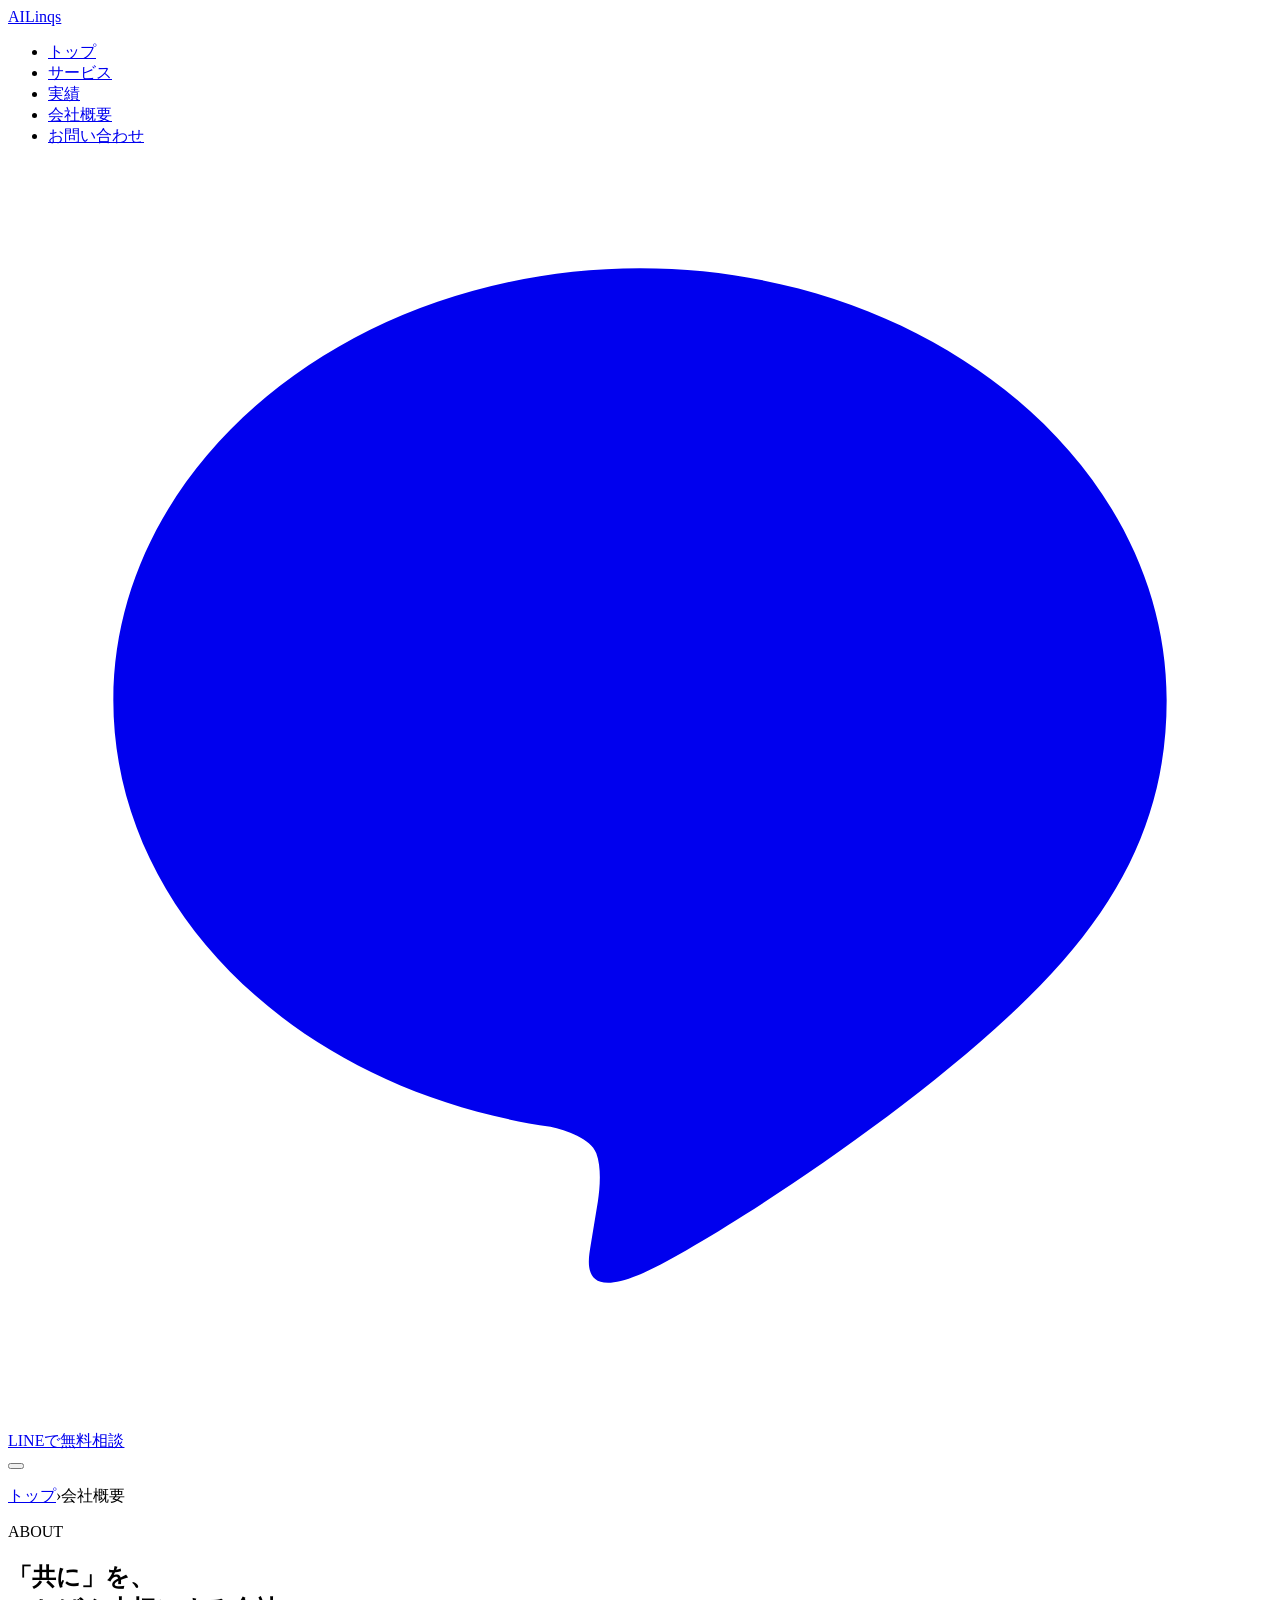
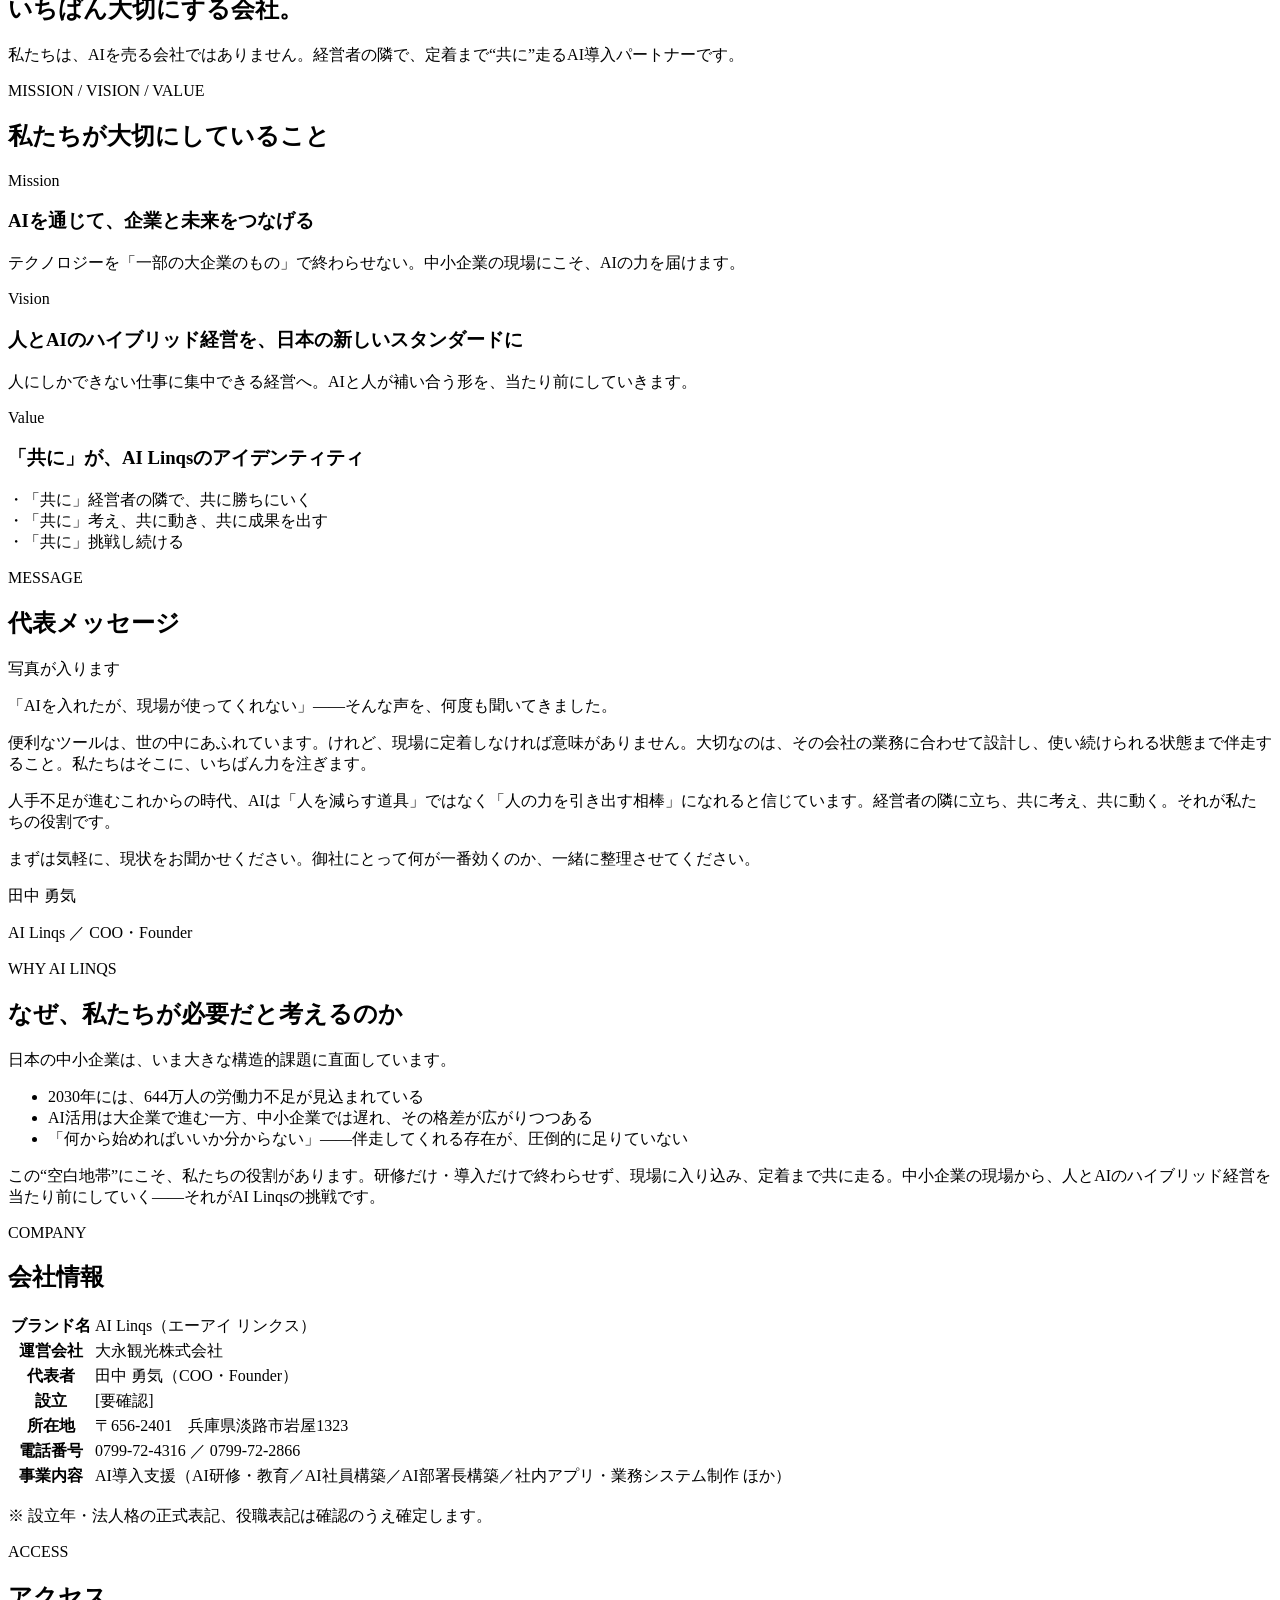
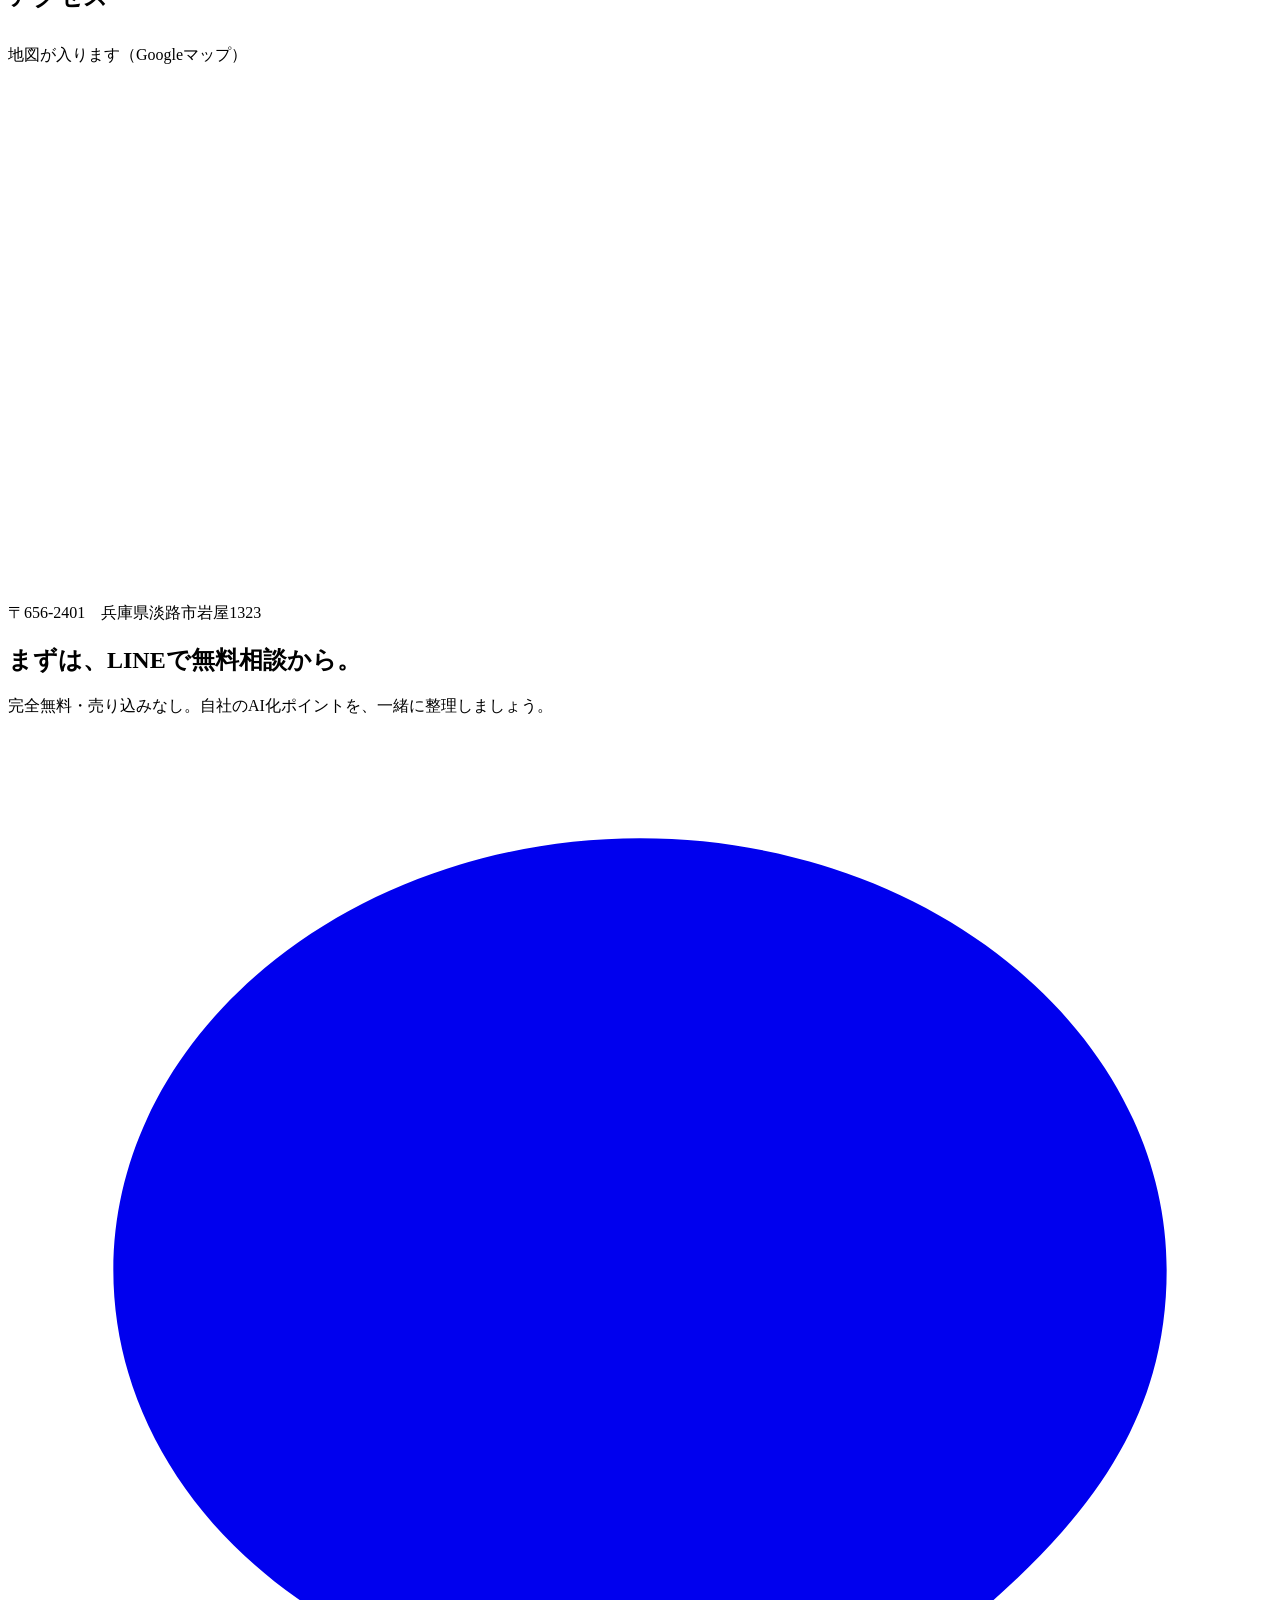
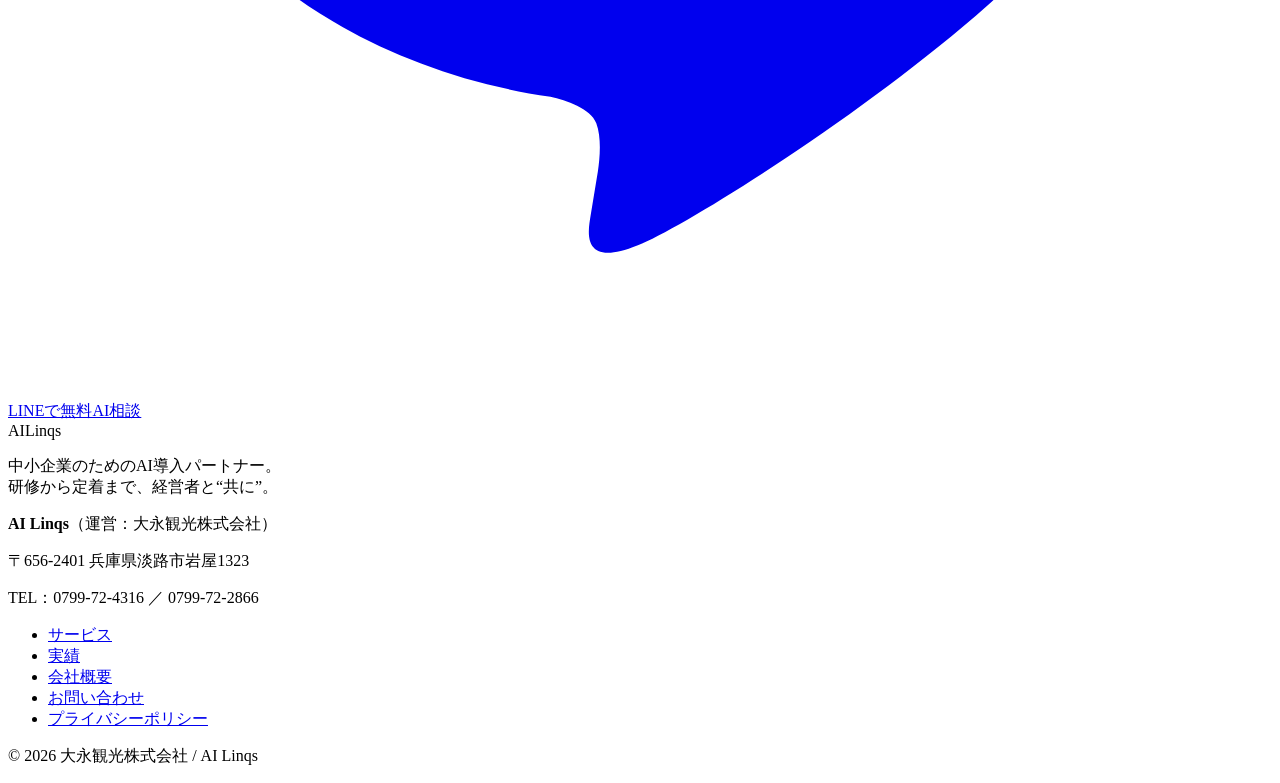
==== about.html @ 3cd36378 "Add files via upload" ====
<!DOCTYPE html>
<html lang="ja">
<head>
<meta charset="UTF-8">
<meta name="viewport" content="width=device-width, initial-scale=1.0">
<title>会社概要｜AI Linqs（運営：大永観光株式会社）</title>
<meta name="description" content="AI Linqsは、研修やツール導入で終わらせず、現場に合わせてAIを設計し定着まで伴走するAI導入パートナーです。Mission・Vision・Valueと代表メッセージ、会社情報をご紹介します。">
<meta property="og:type" content="website">
<meta property="og:title" content="会社概要｜AI Linqs">
<meta property="og:site_name" content="AI Linqs">
<link rel="preconnect" href="https://fonts.googleapis.com">
<link rel="preconnect" href="https://fonts.gstatic.com" crossorigin>
<link href="https://fonts.googleapis.com/css2?family=Noto+Sans+JP:wght@400;500;700;900&family=Shippori+Mincho+B1:wght@500;600;700&display=swap" rel="stylesheet">
<link rel="stylesheet" href="css/style.css">
</head>
<body>

<div class="world" id="world" aria-hidden="true">
  <div class="scene scene--1" data-anchor="top" style="background-image:url('assets/scene-people.svg')"></div>
  <div class="world__grain"></div>
</div>

<header class="header" id="header">
  <div class="header__inner">
    <a href="index.html" class="logo" aria-label="AI Linqs トップへ"><span class="logo__mark">AI</span><span class="logo__text">Linqs</span></a>
    <nav class="gnav" id="gnav" aria-label="グローバルナビゲーション">
      <ul class="gnav__list">
        <li><a href="index.html">トップ</a></li>
        <li><a href="services.html">サービス</a></li>
        <li><a href="cases.html">実績</a></li>
        <li><a href="about.html">会社概要</a></li>
        <li><a href="contact.html">お問い合わせ</a></li>
      </ul>
      <a href="contact.html" class="btn btn--line gnav__cta" data-line-cta>
        <svg class="icon-line" viewBox="0 0 24 24" aria-hidden="true"><path fill="currentColor" d="M12 2C6.5 2 2 5.7 2 10.2c0 4 3.5 7.4 8.3 8.1.3.07.76.22.87.5.1.26.07.66.03.92l-.14.85c-.04.26-.2 1 .9.55s5.9-3.48 8.06-5.96C21.4 13.6 22 12 22 10.2 22 5.7 17.5 2 12 2Z"/></svg>
        LINEで無料相談
      </a>
    </nav>
    <button class="hamburger" id="hamburger" aria-label="メニューを開く" aria-expanded="false" aria-controls="gnav"><span></span><span></span><span></span></button>
  </div>
</header>

<main id="top">

  <section class="page-hero">
    <div class="page-hero__scrim" aria-hidden="true"></div>
    <div class="page-hero__inner">
      <p class="breadcrumb reveal"><a href="index.html">トップ</a><span>›</span>会社概要</p>
      <p class="page-hero__eyebrow reveal">ABOUT</p>
      <h1 class="page-hero__title reveal" data-delay="1">「共に」を、<br>いちばん大切にする会社。</h1>
      <p class="page-hero__lead reveal" data-delay="2">私たちは、AIを売る会社ではありません。経営者の隣で、定着まで“共に”走るAI導入パートナーです。</p>
    </div>
  </section>

  <!-- Mission / Vision / Value -->
  <section class="section">
    <div class="container">
      <p class="section__eyebrow reveal">MISSION / VISION / VALUE</p>
      <h2 class="section__title reveal">私たちが大切にしていること</h2>
      <div class="cards cards--3">
        <div class="card reveal">
          <div class="svc-tile__tag">Mission</div>
          <h3 class="card__title">AIを通じて、企業と未来をつなげる</h3>
          <p>テクノロジーを「一部の大企業のもの」で終わらせない。中小企業の現場にこそ、AIの力を届けます。</p>
        </div>
        <div class="card reveal" data-delay="1">
          <div class="svc-tile__tag">Vision</div>
          <h3 class="card__title">人とAIのハイブリッド経営を、日本の新しいスタンダードに</h3>
          <p>人にしかできない仕事に集中できる経営へ。AIと人が補い合う形を、当たり前にしていきます。</p>
        </div>
        <div class="card reveal" data-delay="2">
          <div class="svc-tile__tag">Value</div>
          <h3 class="card__title">「共に」が、AI Linqsのアイデンティティ</h3>
          <p>
            ・「共に」経営者の隣で、共に勝ちにいく<br>
            ・「共に」考え、共に動き、共に成果を出す<br>
            ・「共に」挑戦し続ける
          </p>
        </div>
      </div>
    </div>
  </section>

  <!-- 代表メッセージ -->
  <section class="section section--left">
    <div class="container">
      <p class="section__eyebrow reveal">MESSAGE</p>
      <h2 class="section__title reveal">代表メッセージ</h2>
      <div class="rep">
        <div class="rep__photo reveal"><span>写真が入ります</span></div>
        <div class="rep__body reveal" data-delay="1">
          <!-- [要確認] 以下はドラフト。事実（経歴・具体エピソード）はご本人確認のうえ確定 -->
          <p>「AIを入れたが、現場が使ってくれない」——そんな声を、何度も聞いてきました。</p>
          <p>便利なツールは、世の中にあふれています。けれど、現場に定着しなければ意味がありません。大切なのは、その会社の業務に合わせて設計し、使い続けられる状態まで伴走すること。私たちはそこに、いちばん力を注ぎます。</p>
          <p>人手不足が進むこれからの時代、AIは「人を減らす道具」ではなく「人の力を引き出す相棒」になれると信じています。経営者の隣に立ち、共に考え、共に動く。それが私たちの役割です。</p>
          <p>まずは気軽に、現状をお聞かせください。御社にとって何が一番効くのか、一緒に整理させてください。</p>
          <p class="rep__name">田中 勇気</p>
          <p class="rep__role">AI Linqs ／ COO・Founder　<span style="color:rgba(255,255,255,.5)">[経歴は要確認]</span></p>
        </div>
      </div>
    </div>
  </section>

  <!-- 設立背景 -->
  <section class="section section--left">
    <div class="container">
      <p class="section__eyebrow reveal">WHY AI LINQS</p>
      <h2 class="section__title reveal">なぜ、私たちが必要だと考えるのか</h2>
      <div class="prose reveal" data-delay="1" style="margin-inline:0">
        <p>日本の中小企業は、いま大きな構造的課題に直面しています。</p>
        <ul>
          <li>2030年には、644万人の労働力不足が見込まれている <span style="color:rgba(255,255,255,.5)">[要確認：出典の明記]</span></li>
          <li>AI活用は大企業で進む一方、中小企業では遅れ、その格差が広がりつつある <span style="color:rgba(255,255,255,.5)">[要確認：数値・出典]</span></li>
          <li>「何から始めればいいか分からない」——伴走してくれる存在が、圧倒的に足りていない</li>
        </ul>
        <p>この“空白地帯”にこそ、私たちの役割があります。研修だけ・導入だけで終わらせず、現場に入り込み、定着まで共に走る。中小企業の現場から、人とAIのハイブリッド経営を当たり前にしていく——それがAI Linqsの挑戦です。</p>
      </div>
    </div>
  </section>

  <!-- 会社情報 -->
  <section class="section section--left">
    <div class="container">
      <p class="section__eyebrow reveal">COMPANY</p>
      <h2 class="section__title reveal">会社情報</h2>
      <table class="info-table reveal" data-delay="1">
        <tbody>
          <tr><th>ブランド名</th><td>AI Linqs（エーアイ リンクス）</td></tr>
          <tr><th>運営会社</th><td>大永観光株式会社</td></tr>
          <tr><th>代表者</th><td>田中 勇気（COO・Founder）<span style="color:rgba(255,255,255,.5)">　※役職表記は要確認</span></td></tr>
          <tr><th>設立</th><td>[要確認]</td></tr>
          <tr><th>所在地</th><td>〒656-2401　兵庫県淡路市岩屋1323</td></tr>
          <tr><th>電話番号</th><td>0799-72-4316 ／ 0799-72-2866</td></tr>
          <tr><th>事業内容</th><td>AI導入支援（AI研修・教育／AI社員構築／AI部署長構築／社内アプリ・業務システム制作 ほか）</td></tr>
        </tbody>
      </table>
      <p class="notice reveal">※ 設立年・法人格の正式表記、役職表記は確認のうえ確定します。</p>
    </div>
  </section>

  <!-- アクセス -->
  <section class="section section--left">
    <div class="container">
      <p class="section__eyebrow reveal">ACCESS</p>
      <h2 class="section__title reveal">アクセス</h2>
      <div class="card reveal" data-delay="1" style="margin-top:32px">
        <div class="imgph" style="aspect-ratio:21/9;border-radius:10px"><span>地図が入ります（Googleマップ）</span></div>
        <p style="margin-top:16px">〒656-2401　兵庫県淡路市岩屋1323</p>
      </div>
    </div>
  </section>

  <section class="cta-banner" id="contact">
    <div class="cta-banner__scrim" aria-hidden="true"></div>
    <div class="container cta-banner__inner">
      <h2 class="cta-banner__title display reveal">まずは、LINEで無料相談から。</h2>
      <p class="cta-banner__lead reveal" data-delay="1">完全無料・売り込みなし。自社のAI化ポイントを、一緒に整理しましょう。</p>
      <a href="contact.html" class="btn btn--line btn--lg reveal" data-delay="2" data-line-cta>
        <svg class="icon-line" viewBox="0 0 24 24" aria-hidden="true"><path fill="currentColor" d="M12 2C6.5 2 2 5.7 2 10.2c0 4 3.5 7.4 8.3 8.1.3.07.76.22.87.5.1.26.07.66.03.92l-.14.85c-.04.26-.2 1 .9.55s5.9-3.48 8.06-5.96C21.4 13.6 22 12 22 10.2 22 5.7 17.5 2 12 2Z"/></svg>
        LINEで無料AI相談
      </a>
    </div>
  </section>

</main>

<footer class="footer">
  <div class="container footer__inner">
    <div class="footer__brand">
      <div class="logo logo--footer"><span class="logo__mark">AI</span><span class="logo__text">Linqs</span></div>
      <p class="footer__desc">中小企業のためのAI導入パートナー。<br>研修から定着まで、経営者と“共に”。</p>
    </div>
    <div class="footer__info">
      <p><strong>AI Linqs</strong>（運営：大永観光株式会社）</p>
      <p>〒656-2401 兵庫県淡路市岩屋1323</p>
      <p>TEL：0799-72-4316 ／ 0799-72-2866</p>
    </div>
    <nav class="footer__nav" aria-label="フッターナビゲーション">
      <ul>
        <li><a href="services.html">サービス</a></li>
        <li><a href="cases.html">実績</a></li>
        <li><a href="about.html">会社概要</a></li>
        <li><a href="contact.html">お問い合わせ</a></li>
        <li><a href="privacy.html">プライバシーポリシー</a></li>
      </ul>
    </nav>
  </div>
  <p class="footer__copy">&copy; 2026 大永観光株式会社 / AI Linqs</p>
</footer>

<script src="js/main.js"></script>
</body>
</html>
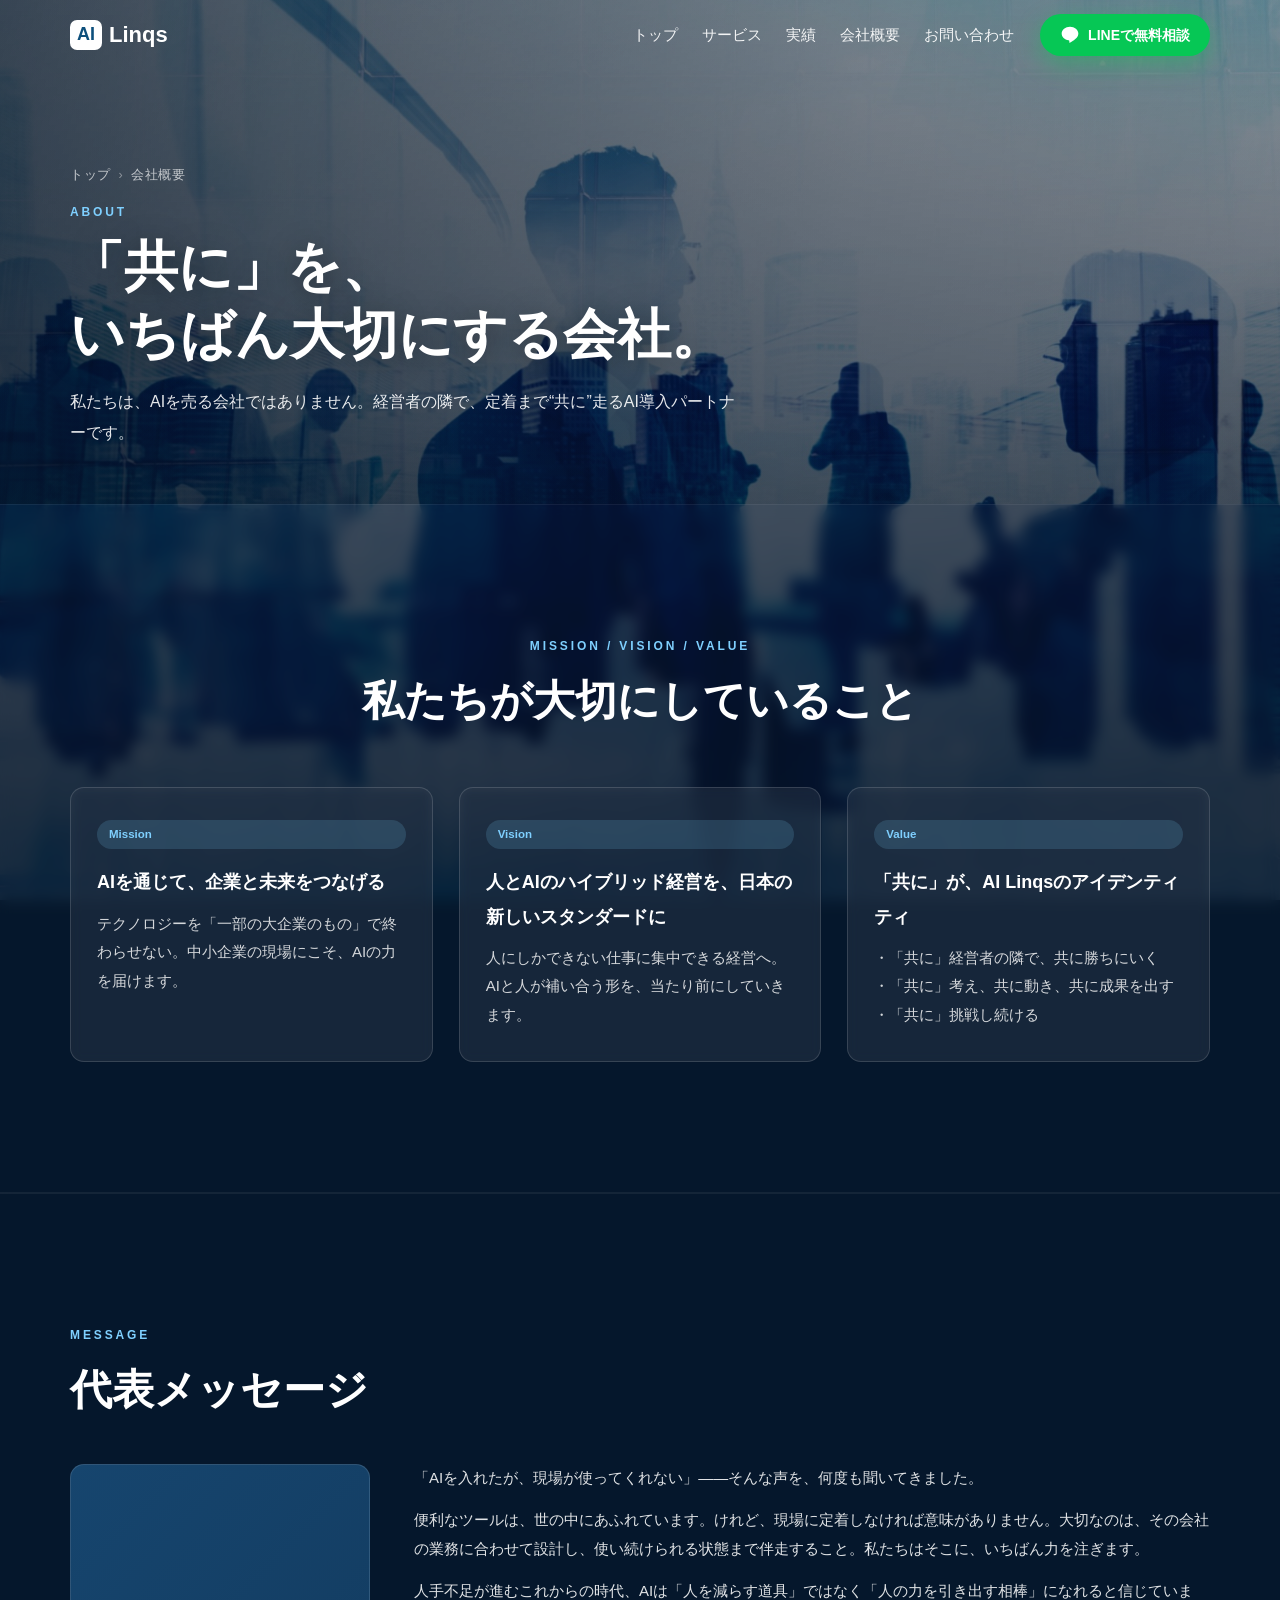
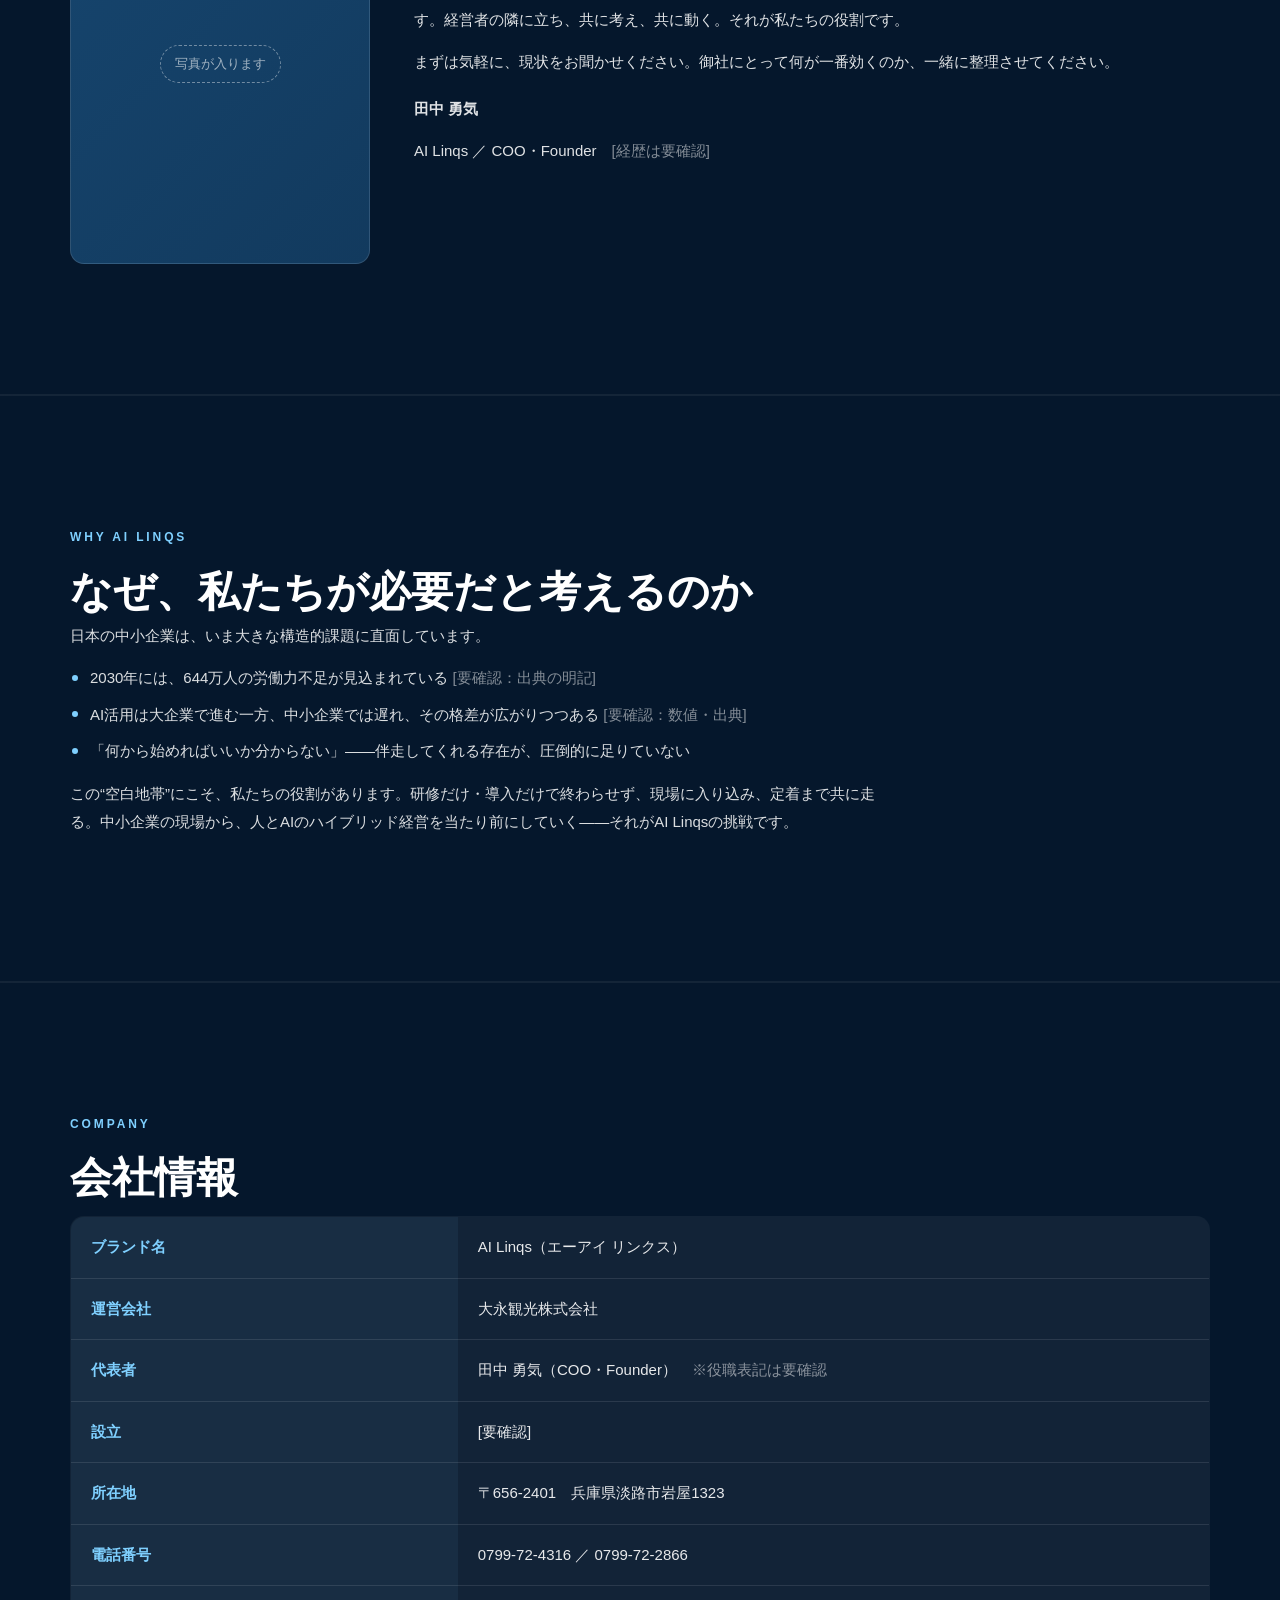
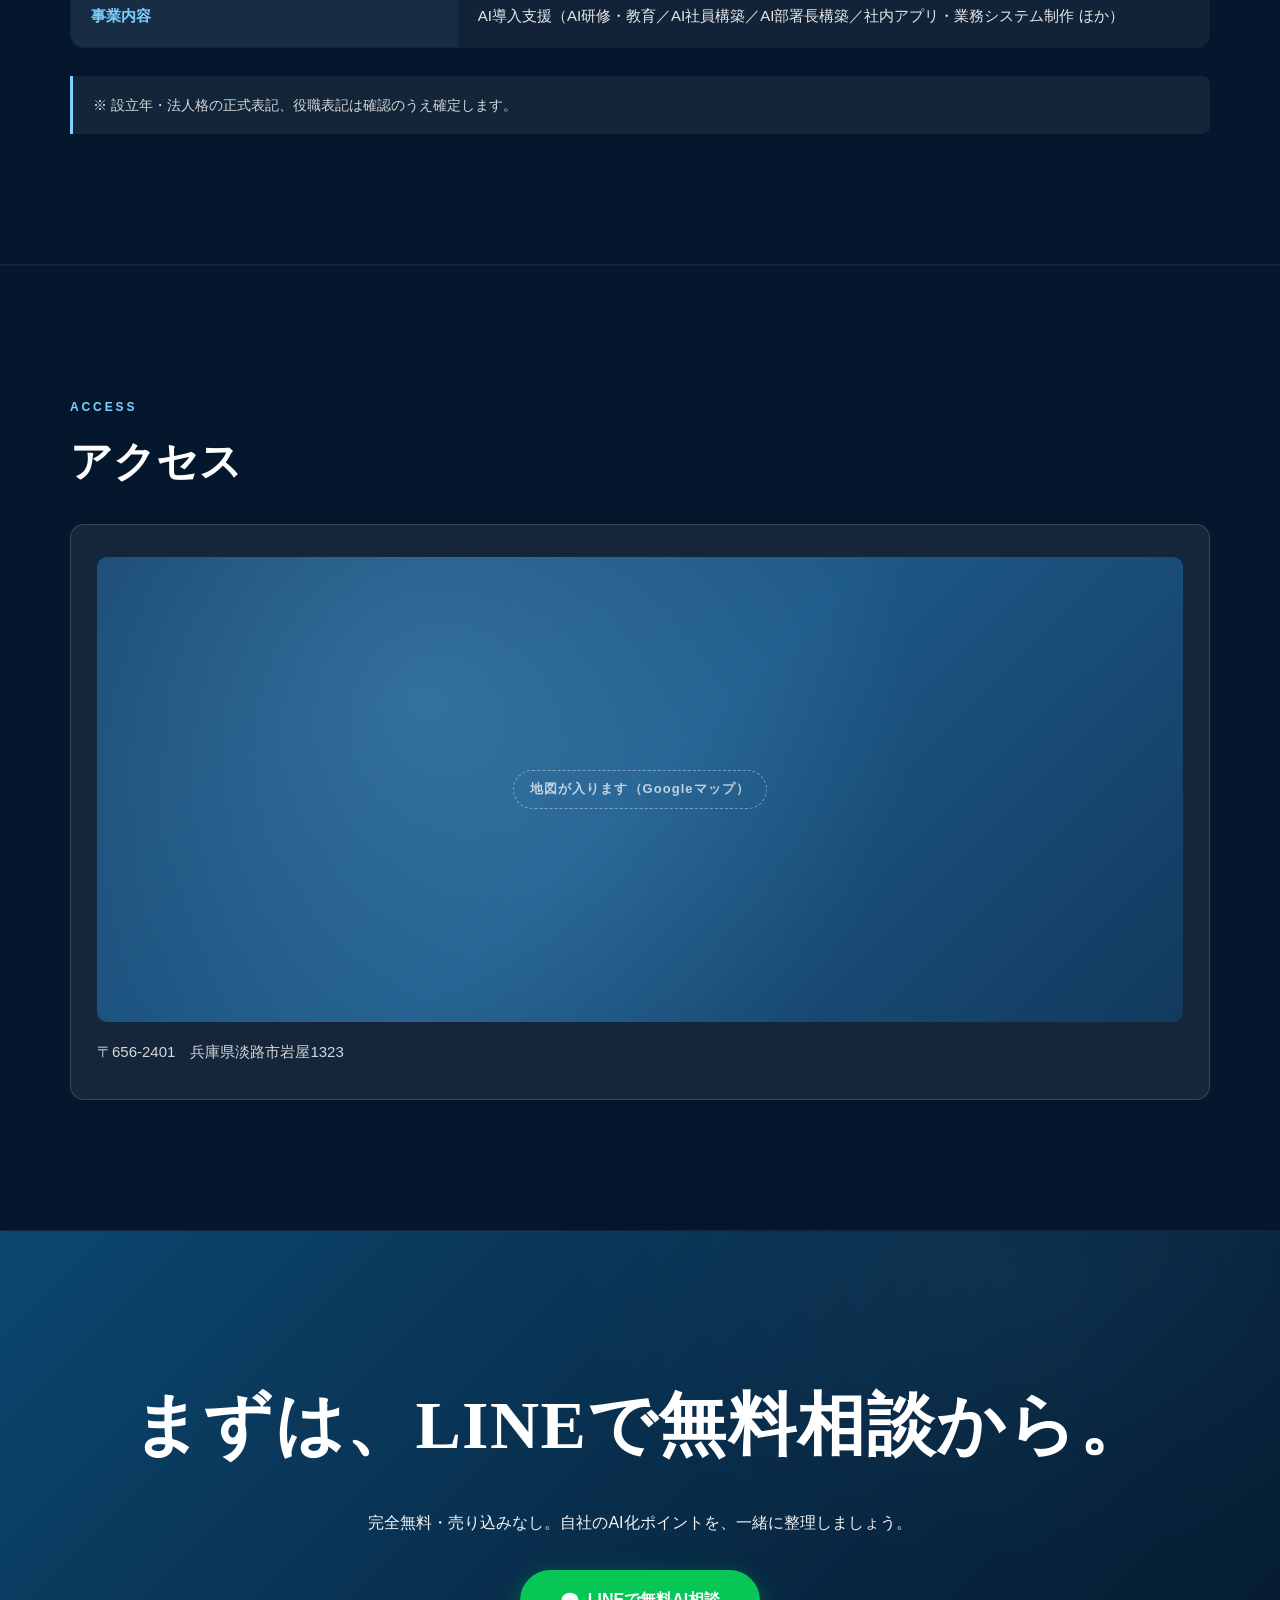
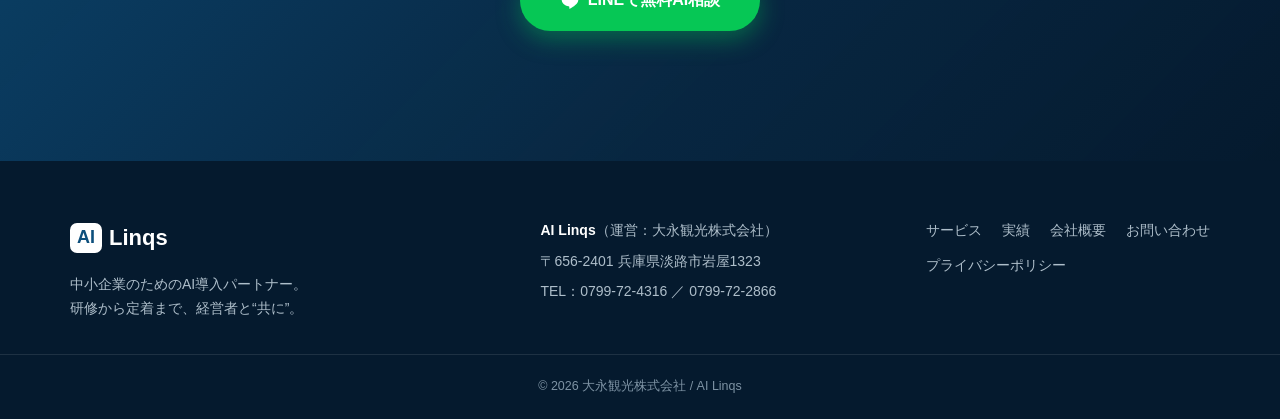
==== commit f0da2a67: "Add files via upload" ====
--- a/about.html
+++ b/about.html
@@ -11,12 +11,12 @@
 <link rel="preconnect" href="https://fonts.googleapis.com">
 <link rel="preconnect" href="https://fonts.gstatic.com" crossorigin>
 <link href="https://fonts.googleapis.com/css2?family=Noto+Sans+JP:wght@400;500;700;900&family=Shippori+Mincho+B1:wght@500;600;700&display=swap" rel="stylesheet">
-<link rel="stylesheet" href="css/style.css">
+<link rel="stylesheet" href="css/style.css?v=20260622a">
 </head>
 <body>
 
 <div class="world" id="world" aria-hidden="true">
-  <div class="scene scene--1" data-anchor="top" style="background-image:url('assets/scene-people.svg')"></div>
+  <div class="scene scene--1" data-anchor="top" style="background-image:url('assets/bg-people.jpg')"></div>
   <div class="world__grain"></div>
 </div>
 
@@ -188,6 +188,6 @@
   <p class="footer__copy">&copy; 2026 大永観光株式会社 / AI Linqs</p>
 </footer>
 
-<script src="js/main.js"></script>
+<script src="js/main.js?v=20260622a"></script>
 </body>
 </html>
--- a/css/style.css
+++ b/css/style.css
@@ -0,0 +1,302 @@
+/* ============================================================
+   AI Linqs  style.css  ── 没入型シネマティック（ビジュアル全振り）
+   背景“世界”レイヤー＝4シーンをスクロールでクロスフェード＋強モーション
+   コンテンツはダークガラスで世界の上に浮かぶ／見せ場(interlude)は全画面
+   ============================================================ */
+
+:root{
+  --c-navy:#0D4F7C;
+  --c-navy-d:#08263f;
+  --c-navy-dd:#051a2e;
+  --c-blue:#1A6FA4;
+  --c-sky:#7fd0ff;
+  --c-line:#06C755;
+  --c-line-d:#05b34c;
+
+  --radius:14px;
+  --radius-s:10px;
+  --shadow:0 18px 50px rgba(0,0,0,.35);
+
+  --maxw:1140px;
+  --gap:26px;
+
+  --fs-h2:clamp(26px,4.2vw,42px);
+  --fs-display:clamp(32px,6.4vw,68px);
+
+  --font:"Noto Sans JP",-apple-system,BlinkMacSystemFont,"Segoe UI","Hiragino Sans","Meiryo",sans-serif;
+  --font-serif:"Shippori Mincho B1","Noto Serif JP",serif;
+  --ease:cubic-bezier(.22,.61,.36,1);
+}
+
+*{box-sizing:border-box;margin:0;padding:0}
+html{scroll-behavior:smooth;scroll-padding-top:70px;background:var(--c-navy-dd)}
+body{font-family:var(--font);color:#fff;background:transparent;line-height:1.9;font-size:16px;-webkit-font-smoothing:antialiased;overflow-x:hidden}
+img{max-width:100%;height:auto;display:block}
+a{color:inherit;text-decoration:none}
+ul,ol{list-style:none}
+
+.container{width:min(var(--maxw),90%);margin-inline:auto;position:relative;z-index:2}
+.container--narrow{width:min(780px,90%)}
+.pc-only{display:none}
+.display{font-family:var(--font-serif);font-weight:600;letter-spacing:.02em}
+
+/* ---------- 背景“世界”：4シーンをスクロールでクロスフェード ---------- */
+.world{position:fixed;inset:0;z-index:-1;overflow:hidden;background:var(--c-navy-dd);will-change:transform}
+.scene{position:absolute;inset:-12%;background-size:cover;background-position:center;opacity:0;will-change:transform,opacity;transition:opacity .5s linear;backface-visibility:hidden}
+.scene--1{background-image:url("../assets/bg-tech.jpg");opacity:1;animation:kb1 18s ease-in-out infinite alternate}
+.scene--2{background-image:url("../assets/bg-people.jpg");animation:kb2 20s ease-in-out infinite alternate}
+.scene--3{background-image:url("../assets/bg-connect.jpg");animation:kb3 19s ease-in-out infinite alternate}
+.scene--4{background-image:url("../assets/bg-city.jpg");animation:kb4 22s ease-in-out infinite alternate}
+/* 写真を活かすため暗幕は軽め。可読性はテキスト周りのスクリムで個別に確保 */
+.world__grain{position:absolute;inset:0;background:linear-gradient(180deg,rgba(4,18,34,.22),rgba(5,22,40,.34)),radial-gradient(130% 95% at 50% 0%,transparent 48%,rgba(2,12,24,.5) 100%)}
+/* 映像が流れるような大きめKen Burns（パン＋ズーム） */
+@keyframes kb1{0%{transform:scale(1.05) translate(0%,0%)}100%{transform:scale(1.40) translate(-6%,-5%)}}
+@keyframes kb2{0%{transform:scale(1.10) translate(4%,2%)}100%{transform:scale(1.42) translate(-5%,-6%)}}
+@keyframes kb3{0%{transform:scale(1.08) translate(-4%,2%)}100%{transform:scale(1.40) translate(6%,-4%)}}
+@keyframes kb4{0%{transform:scale(1.12) translate(4%,-2%)}100%{transform:scale(1.44) translate(-6%,4%)}}
+
+main{position:relative;z-index:1}
+
+/* ---------- ボタン ---------- */
+.btn{display:inline-flex;align-items:center;justify-content:center;gap:8px;padding:14px 28px;border-radius:999px;font-weight:700;font-size:15px;line-height:1.3;text-align:center;cursor:pointer;border:2px solid transparent;transition:transform .18s var(--ease),box-shadow .18s,background .18s}
+.btn--lg{padding:18px 38px;font-size:16px}
+.btn--line{background:var(--c-line);color:#fff;box-shadow:0 8px 24px rgba(6,199,85,.4)}
+.btn--line:hover{background:var(--c-line-d);transform:translateY(-2px);box-shadow:0 14px 32px rgba(6,199,85,.5)}
+.btn--glass{background:rgba(255,255,255,.10);color:#fff;border-color:rgba(255,255,255,.5);backdrop-filter:blur(6px)}
+.btn--glass:hover{background:rgba(255,255,255,.2);transform:translateY(-2px)}
+.icon-line{width:20px;height:20px;flex-shrink:0}
+
+/* ---------- ヘッダー ---------- */
+.header{position:fixed;inset:0 0 auto 0;z-index:100;transition:background .3s,box-shadow .3s,border-color .3s;border-bottom:1px solid transparent}
+.header__inner{width:min(var(--maxw),94%);margin-inline:auto;height:70px;display:flex;align-items:center;justify-content:space-between}
+.header.is-scrolled{background:rgba(7,22,40,.72);backdrop-filter:blur(12px);border-bottom-color:rgba(255,255,255,.1)}
+.logo{display:inline-flex;align-items:center;gap:2px;font-weight:900;font-size:22px}
+.logo__mark{background:#fff;color:var(--c-navy);border-radius:7px;padding:2px 7px;margin-right:5px;font-size:18px;line-height:1.4}
+.logo__text{color:#fff}
+.gnav{display:flex;align-items:center;gap:26px}
+.gnav__list{display:flex;gap:24px}
+.gnav__list a{font-size:15px;font-weight:500;color:rgba(255,255,255,.92);position:relative;padding:4px 0}
+.gnav__list a::after{content:"";position:absolute;left:0;bottom:-2px;width:0;height:2px;background:var(--c-sky);transition:width .25s}
+.gnav__list a:hover::after{width:100%}
+.gnav__cta{padding:9px 18px;font-size:14px}
+.hamburger{display:none;flex-direction:column;justify-content:center;gap:5px;width:44px;height:44px;background:none;border:none;cursor:pointer;z-index:101}
+.hamburger span{display:block;width:24px;height:2px;background:#fff;margin-inline:auto;transition:.25s}
+.hamburger.is-open span:nth-child(1){transform:translateY(7px) rotate(45deg)}
+.hamburger.is-open span:nth-child(2){opacity:0}
+.hamburger.is-open span:nth-child(3){transform:translateY(-7px) rotate(-45deg)}
+
+/* ---------- ヒーロー ---------- */
+.hero{position:relative;min-height:100svh;display:flex;align-items:center;overflow:hidden;background:transparent}
+.hero__scrim{position:absolute;inset:0;background:linear-gradient(105deg,rgba(4,20,38,.72) 0%,rgba(4,20,38,.4) 45%,rgba(4,20,38,.08) 72%,transparent 100%),linear-gradient(0deg,rgba(4,20,38,.6),transparent 42%)}
+.hero__inner{width:min(var(--maxw),90%);margin-inline:auto;position:relative;z-index:3;padding:120px 0 100px}
+.hero__eyebrow{display:inline-block;font-size:13px;font-weight:700;letter-spacing:.18em;color:var(--c-sky);border:1px solid rgba(127,208,255,.4);padding:7px 18px;border-radius:999px;margin-bottom:28px}
+.hero__title{font-family:var(--font-serif);font-weight:600;font-size:var(--fs-display);line-height:1.3;letter-spacing:.03em;text-shadow:0 4px 40px rgba(0,0,0,.4)}
+.hero__title .line{display:block}
+.hero__title .accent{color:var(--c-sky)}
+.hero__lead{margin-top:28px;max-width:650px;font-size:clamp(15px,2.1vw,18px);color:rgba(255,255,255,.92);text-shadow:0 2px 16px rgba(0,0,0,.4)}
+.hero__cta{display:flex;gap:14px;flex-wrap:wrap;margin-top:40px}
+.hero__assure{display:flex;gap:8px 22px;flex-wrap:wrap;margin-top:26px}
+.hero__assure li{position:relative;padding-left:24px;font-size:14px;font-weight:500;color:rgba(255,255,255,.92)}
+.hero__assure li::before{content:"";position:absolute;left:0;top:50%;transform:translateY(-50%);width:16px;height:16px;border-radius:50%;background:var(--c-sky) url("data:image/svg+xml,%3Csvg xmlns='http://www.w3.org/2000/svg' viewBox='0 0 24 24' fill='%23072f4f'%3E%3Cpath d='M9 16.2 4.8 12l-1.4 1.4L9 19 21 7l-1.4-1.4z'/%3E%3C/svg%3E") center/11px no-repeat}
+.hero__scroll{position:absolute;left:50%;bottom:26px;transform:translateX(-50%);z-index:3;color:rgba(255,255,255,.75);font-size:11px;letter-spacing:.2em;display:flex;flex-direction:column;align-items:center;gap:8px}
+.hero__scroll span{width:1px;height:46px;background:linear-gradient(rgba(255,255,255,.75),rgba(255,255,255,0));animation:scrolldot 1.8s var(--ease) infinite}
+@keyframes scrolldot{0%{transform:scaleY(0);transform-origin:top}45%{transform:scaleY(1);transform-origin:top}55%{transform:scaleY(1);transform-origin:bottom}100%{transform:scaleY(0);transform-origin:bottom}}
+
+/* ---------- 見せ場（interlude：全画面・背景の主役） ---------- */
+.interlude{position:relative;min-height:100vh;display:flex;align-items:center;justify-content:center;text-align:center;padding:120px 6vw}
+.interlude::before{content:"";position:absolute;inset:0;background:radial-gradient(60% 60% at 50% 50%,rgba(4,18,34,.6),rgba(4,18,34,.15) 70%,transparent)}
+.interlude__inner{position:relative;z-index:2;max-width:900px}
+.interlude__eyebrow{font-size:13px;font-weight:700;letter-spacing:.24em;color:var(--c-sky);margin-bottom:22px}
+.interlude__title{font-size:var(--fs-display);line-height:1.32;text-shadow:0 4px 40px rgba(0,0,0,.5)}
+.interlude__lead{margin-top:26px;font-size:clamp(15px,2.2vw,19px);line-height:2;color:rgba(255,255,255,.92);text-shadow:0 2px 18px rgba(0,0,0,.5)}
+
+/* ---------- セクション共通（ダークガラス） ---------- */
+.section{position:relative;padding:130px 0;background:rgba(7,24,44,.62);backdrop-filter:blur(7px);border-top:1px solid rgba(255,255,255,.06);border-bottom:1px solid rgba(255,255,255,.06)}
+.section__eyebrow{text-align:center;color:var(--c-sky);font-weight:700;font-size:12px;letter-spacing:.24em;margin-bottom:14px}
+.section__title{text-align:center;font-size:var(--fs-h2);font-weight:900;line-height:1.4;color:#fff}
+.section__title.display{font-weight:600}
+.section__sub{text-align:center;color:rgba(255,255,255,.78);margin:18px auto 0;max-width:640px;font-size:15px}
+
+/* ---------- カード（ガラス） ---------- */
+.cards{display:grid;gap:var(--gap);margin-top:56px}
+.cards--3{grid-template-columns:1fr}
+.cards--4{grid-template-columns:1fr}
+.card{background:rgba(255,255,255,.07);border:1px solid rgba(255,255,255,.14);border-radius:var(--radius);padding:32px 26px;backdrop-filter:blur(6px);transition:transform .2s var(--ease),background .2s,box-shadow .2s}
+.card:hover{transform:translateY(-6px);background:rgba(255,255,255,.12);box-shadow:var(--shadow)}
+.card__title{font-size:18px;font-weight:700;color:#fff;margin-bottom:10px}
+.card p{font-size:15px;color:rgba(255,255,255,.82)}
+.card strong{color:var(--c-sky)}
+.card__icon{width:56px;height:56px;margin-bottom:18px;border-radius:14px;background:rgba(127,208,255,.16);display:grid;place-items:center;color:var(--c-sky)}
+.card__icon svg{width:30px;height:30px}
+
+.pcard__no{font-family:var(--font-serif);font-size:36px;font-weight:700;color:rgba(127,208,255,.5);line-height:1;margin-bottom:8px}
+.tcard{border-top:3px solid var(--c-sky)}
+
+/* サービスタイル */
+.svc-tile{display:flex;flex-direction:column}
+.svc-tile__tag{align-self:flex-start;font-size:11.5px;font-weight:700;color:var(--c-sky);background:rgba(127,208,255,.16);padding:4px 12px;border-radius:999px;margin-bottom:16px}
+.svc-tile h3{font-size:18px;font-weight:800;color:#fff;line-height:1.4;margin-bottom:10px}
+.svc-tile p{font-size:14px;color:rgba(255,255,255,.82);flex:1}
+.svc-tile__more{margin-top:18px;font-size:14px;font-weight:700;color:var(--c-sky);display:inline-flex;align-items:center;gap:5px}
+.svc-tile__more::after{content:"→";transition:transform .18s}
+.svc-tile:hover .svc-tile__more::after{transform:translateX(4px)}
+.service__note{margin-top:40px;text-align:center;font-size:15px;color:rgba(255,255,255,.9);background:rgba(255,255,255,.06);border:1px solid rgba(255,255,255,.12);border-radius:var(--radius);padding:24px 26px}
+.service__note .muted{display:block;font-size:13px;color:rgba(255,255,255,.6);margin-top:4px}
+
+/* 導入の流れ */
+.steps{display:grid;gap:20px;margin-top:56px}
+.step__no{font-size:12.5px;font-weight:800;letter-spacing:.06em;color:#fff;background:var(--c-blue);display:inline-block;padding:4px 13px;border-radius:999px;margin-bottom:12px}
+
+/* 事例 */
+.ccard{padding:0;overflow:hidden}
+.imgph{position:relative;aspect-ratio:16/10;background:linear-gradient(135deg,#16456e 0%,#1d5887 50%,#123a5e 100%);display:grid;place-items:center;overflow:hidden}
+.imgph::before{content:"";position:absolute;inset:0;background:radial-gradient(circle at 30% 30%,rgba(127,208,255,.25),transparent 60%)}
+.imgph span{position:relative;font-size:13px;font-weight:700;color:rgba(255,255,255,.7);letter-spacing:.08em;border:1.5px dashed rgba(255,255,255,.4);padding:6px 16px;border-radius:999px}
+.ccard__body{padding:22px 24px 26px}
+.ccard__industry{display:inline-block;background:var(--c-blue);color:#fff;font-size:12.5px;font-weight:700;padding:4px 14px;border-radius:999px;margin-bottom:12px}
+.cases__more{text-align:center;margin-top:44px}
+
+/* FAQ */
+.faq__list{margin-top:48px;display:grid;gap:12px}
+.faq__item{background:rgba(255,255,255,.06);border:1px solid rgba(255,255,255,.13);border-radius:var(--radius-s);overflow:hidden}
+.faq__item summary{list-style:none;cursor:pointer;padding:20px 54px 20px 24px;font-weight:700;color:#fff;position:relative;font-size:15.5px}
+.faq__item summary::-webkit-details-marker{display:none}
+.faq__item summary::after{content:"+";position:absolute;right:24px;top:50%;transform:translateY(-50%);font-size:24px;font-weight:400;color:var(--c-sky);transition:transform .2s}
+.faq__item[open] summary::after{transform:translateY(-50%) rotate(45deg)}
+.faq__a{padding:0 24px 22px}
+.faq__a p{font-size:15px;color:rgba(255,255,255,.82)}
+
+/* 締めCTA */
+.cta-banner{position:relative;overflow:hidden;padding:130px 0;text-align:center;background:transparent}
+.cta-banner__scrim{position:absolute;inset:0;background:linear-gradient(135deg,rgba(13,79,124,.85),rgba(10,44,73,.8) 60%,rgba(5,26,46,.92)),radial-gradient(60% 90% at 80% 10%,rgba(127,208,255,.22),transparent 60%)}
+.cta-banner__inner{position:relative;z-index:2}
+.cta-banner__title{font-size:var(--fs-display);color:#fff}
+.cta-banner__lead{margin:18px auto 0;max-width:560px;font-size:16px;color:rgba(255,255,255,.95)}
+.cta-banner .btn{margin-top:32px}
+.cta-banner__tel{margin-top:22px;font-size:14px;color:rgba(255,255,255,.92)}
+.cta-banner__tel a{font-weight:700;text-decoration:underline}
+
+/* フッター */
+.footer{position:relative;z-index:1;background:var(--c-navy-dd);color:#aebeca;padding:56px 0 0;font-size:14px}
+.footer__inner{display:grid;gap:30px;padding-bottom:34px}
+.footer .logo__mark{background:#fff;color:var(--c-navy)}
+.footer__desc{margin-top:14px;line-height:1.7}
+.footer__info p{margin-bottom:4px}
+.footer__info strong{color:#fff}
+.footer__nav ul{display:flex;flex-wrap:wrap;gap:8px 20px}
+.footer__nav a:hover{color:#fff;text-decoration:underline}
+.footer__copy{text-align:center;border-top:1px solid rgba(255,255,255,.1);padding:20px;font-size:12.5px;color:#7e93a4}
+
+/* ---------- スクロールリビール ---------- */
+.reveal{opacity:0;transform:translateY(30px);transition:opacity .8s var(--ease),transform .8s var(--ease)}
+.reveal.is-visible{opacity:1;transform:none}
+.reveal[data-delay="1"]{transition-delay:.10s}
+.reveal[data-delay="2"]{transition-delay:.20s}
+.reveal[data-delay="3"]{transition-delay:.30s}
+.reveal[data-delay="4"]{transition-delay:.40s}
+
+/* ============================================================
+   サブページ用コンポーネント
+   ============================================================ */
+/* ページヒーロー（下層ページの見出し） */
+.page-hero{position:relative;min-height:56vh;display:flex;align-items:flex-end;overflow:hidden;background:transparent;padding:120px 0 56px}
+.page-hero__scrim{position:absolute;inset:0;background:linear-gradient(180deg,rgba(4,20,38,.28),rgba(4,20,38,.58)),linear-gradient(105deg,rgba(4,20,38,.62),rgba(4,20,38,.12) 64%,transparent)}
+.page-hero__inner{position:relative;z-index:3;width:min(var(--maxw),90%);margin-inline:auto}
+.breadcrumb{font-size:12.5px;color:rgba(255,255,255,.7);letter-spacing:.04em;margin-bottom:14px}
+.breadcrumb a:hover{color:#fff;text-decoration:underline}
+.breadcrumb span{margin:0 8px;opacity:.6}
+.page-hero__eyebrow{font-size:12px;font-weight:700;letter-spacing:.24em;color:var(--c-sky);margin-bottom:10px}
+.page-hero__title{font-family:var(--font-serif);font-weight:600;font-size:clamp(30px,5.4vw,54px);line-height:1.25;color:#fff;text-shadow:0 4px 30px rgba(0,0,0,.4)}
+.page-hero__lead{margin-top:18px;max-width:680px;font-size:16px;color:rgba(255,255,255,.9)}
+
+/* セクション見出しの左寄せ版 */
+.section--left .section__eyebrow,.section--left .section__title,.section--left .section__sub{text-align:left;margin-left:0}
+.section--left .section__sub{margin-left:0}
+
+/* 散文（プライバシーポリシー等） */
+.prose{max-width:820px;margin-inline:auto;color:rgba(255,255,255,.86)}
+.prose h2{font-size:20px;color:#fff;margin:36px 0 12px;font-weight:700;border-left:3px solid var(--c-sky);padding-left:12px}
+.prose h2:first-child{margin-top:0}
+.prose p{margin-bottom:14px;font-size:15px}
+.prose ul{margin:0 0 14px;padding-left:0}
+.prose ul li{position:relative;padding-left:20px;margin-bottom:8px;font-size:15px}
+.prose ul li::before{content:"";position:absolute;left:2px;top:.7em;width:6px;height:6px;border-radius:50%;background:var(--c-sky)}
+.prose .updated{margin-top:32px;font-size:13px;color:rgba(255,255,255,.6)}
+
+/* 会社情報テーブル */
+.info-table{width:100%;border-collapse:collapse;margin-top:8px;background:rgba(255,255,255,.05);border:1px solid rgba(255,255,255,.12);border-radius:var(--radius);overflow:hidden}
+.info-table th,.info-table td{text-align:left;padding:16px 20px;border-bottom:1px solid rgba(255,255,255,.1);font-size:15px;vertical-align:top}
+.info-table tr:last-child th,.info-table tr:last-child td{border-bottom:none}
+.info-table th{width:34%;color:var(--c-sky);font-weight:700;background:rgba(127,208,255,.06)}
+.info-table td{color:rgba(255,255,255,.9)}
+
+/* 代表メッセージ */
+.rep{display:grid;gap:30px;margin-top:44px;align-items:start}
+.rep__photo{aspect-ratio:3/4;border-radius:var(--radius);background:linear-gradient(135deg,#16456e,#123a5e);display:grid;place-items:center;border:1px solid rgba(255,255,255,.12)}
+.rep__photo span{font-size:13px;color:rgba(255,255,255,.6);border:1.5px dashed rgba(255,255,255,.4);padding:6px 14px;border-radius:999px}
+.rep__body p{margin-bottom:14px;color:rgba(255,255,255,.88);font-size:15px}
+.rep__name{margin-top:18px;font-weight:700;color:#fff;font-size:16px}
+.rep__role{font-size:13px;color:var(--c-sky)}
+@media(min-width:760px){.rep{grid-template-columns:300px 1fr;gap:44px}}
+
+/* サービス詳細ブロック */
+.svc-block{margin-top:48px;padding-top:48px;border-top:1px solid rgba(255,255,255,.12)}
+.svc-block:first-of-type{border-top:none;margin-top:40px;padding-top:0}
+.svc-block__label{display:inline-block;font-size:12.5px;font-weight:700;color:var(--c-sky);background:rgba(127,208,255,.16);padding:5px 14px;border-radius:999px;margin-bottom:14px}
+.svc-block__title{font-size:clamp(22px,3.2vw,30px);font-weight:800;color:#fff;margin-bottom:8px;font-family:var(--font-serif);font-weight:600}
+.ba{display:grid;gap:16px;margin-top:24px}
+@media(min-width:680px){.ba{grid-template-columns:1fr auto 1fr;align-items:center}}
+.ba__col{background:rgba(255,255,255,.06);border:1px solid rgba(255,255,255,.13);border-radius:var(--radius);padding:22px}
+.ba__col h4{font-size:14px;color:var(--c-sky);margin-bottom:10px;font-weight:700}
+.ba__col ul li{position:relative;padding-left:18px;margin-bottom:8px;font-size:14.5px;color:rgba(255,255,255,.85)}
+.ba__col ul li::before{content:"";position:absolute;left:0;top:.7em;width:6px;height:6px;border-radius:50%;background:var(--c-sky)}
+.ba__arrow{text-align:center;color:var(--c-sky);font-size:26px;font-weight:700}
+.price-note{display:inline-flex;align-items:center;gap:8px;margin-top:18px;padding:10px 18px;border-radius:999px;background:rgba(127,208,255,.12);border:1px solid rgba(127,208,255,.3);color:#fff;font-size:14px;font-weight:700}
+
+/* 比較表 */
+.compare-wrap{margin-top:40px;overflow-x:auto;-webkit-overflow-scrolling:touch}
+.compare{width:100%;min-width:680px;border-collapse:collapse;background:rgba(255,255,255,.04);border-radius:var(--radius);overflow:hidden}
+.compare th,.compare td{padding:14px 16px;text-align:left;border-bottom:1px solid rgba(255,255,255,.1);font-size:14px}
+.compare thead th{background:rgba(127,208,255,.1);color:var(--c-sky);font-weight:700;white-space:nowrap}
+.compare td{color:rgba(255,255,255,.86)}
+.compare tbody th{color:#fff;font-weight:700;white-space:nowrap}
+
+/* LINEブロック（問い合わせ） */
+.line-block{margin-top:44px;background:rgba(6,199,85,.10);border:1px solid rgba(6,199,85,.35);border-radius:var(--radius);padding:40px 28px;text-align:center}
+.line-block__qr{width:160px;height:160px;margin:0 auto 22px;border-radius:14px;background:rgba(255,255,255,.92);display:grid;place-items:center;color:#5b6b78;font-size:12px;text-align:center;padding:10px}
+.line-block h3{font-size:20px;color:#fff;margin-bottom:8px}
+.line-block p{color:rgba(255,255,255,.85);font-size:15px;margin-bottom:20px}
+.contact-direct{margin-top:32px;display:grid;gap:14px}
+.contact-direct .card{padding:22px 24px}
+.contact-direct a{color:var(--c-sky);font-weight:700}
+
+/* 注記バナー */
+.notice{margin-top:28px;background:rgba(255,255,255,.06);border-left:3px solid var(--c-sky);border-radius:0 8px 8px 0;padding:16px 20px;font-size:14px;color:rgba(255,255,255,.82)}
+
+/* ============== レスポンシブ ============== */
+@media (min-width:600px){
+  .cards--3{grid-template-columns:repeat(3,1fr)}
+  .cards--4{grid-template-columns:repeat(2,1fr)}
+  .steps{grid-template-columns:repeat(2,1fr)}
+}
+@media (min-width:900px){
+  .pc-only{display:inline}
+  .cards--4{grid-template-columns:repeat(4,1fr)}
+  .steps{grid-template-columns:repeat(4,1fr)}
+  .footer__inner{grid-template-columns:1.5fr 1.2fr 1fr;gap:44px}
+}
+@media (max-width:899px){
+  .hamburger{display:flex}
+  .gnav{position:fixed;inset:70px 0 auto 0;background:rgba(7,22,40,.97);backdrop-filter:blur(12px);flex-direction:column;gap:0;box-shadow:0 12px 24px rgba(0,0,0,.3);transform:translateY(-135%);transition:transform .3s var(--ease);padding:8px 0 20px;max-height:calc(100vh - 70px);overflow:auto}
+  .gnav.is-open{transform:translateY(0)}
+  .gnav__list{flex-direction:column;gap:0;width:100%}
+  .gnav__list li{width:100%;border-bottom:1px solid rgba(255,255,255,.1)}
+  .gnav__list a{display:block;padding:15px 24px;font-size:16px}
+  .gnav__list a::after{display:none}
+  .gnav__cta{margin:16px 24px 0;width:calc(100% - 48px)}
+}
+@media (prefers-reduced-motion:reduce){
+  *{transition:none !important;animation:none !important;scroll-behavior:auto !important}
+  .reveal{opacity:1 !important;transform:none !important}
+  .scene{transition:opacity .3s linear !important}
+}
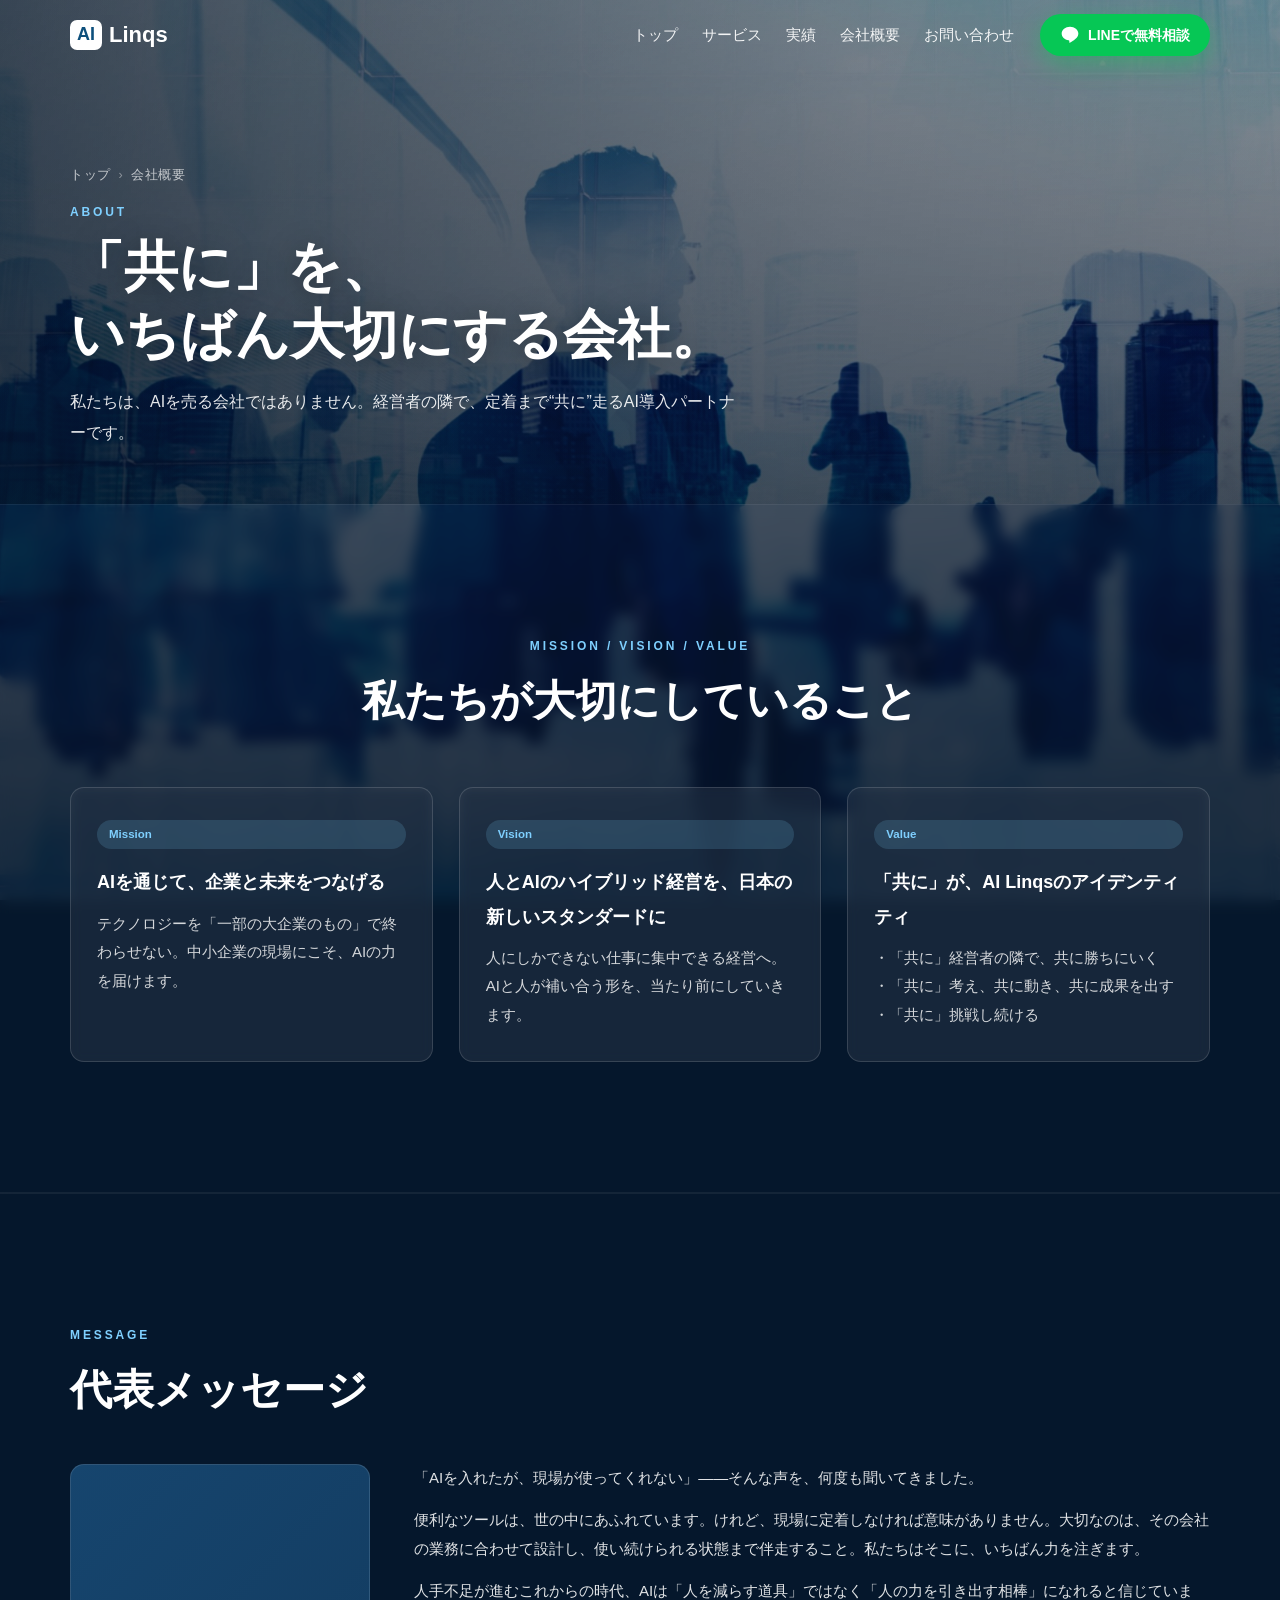
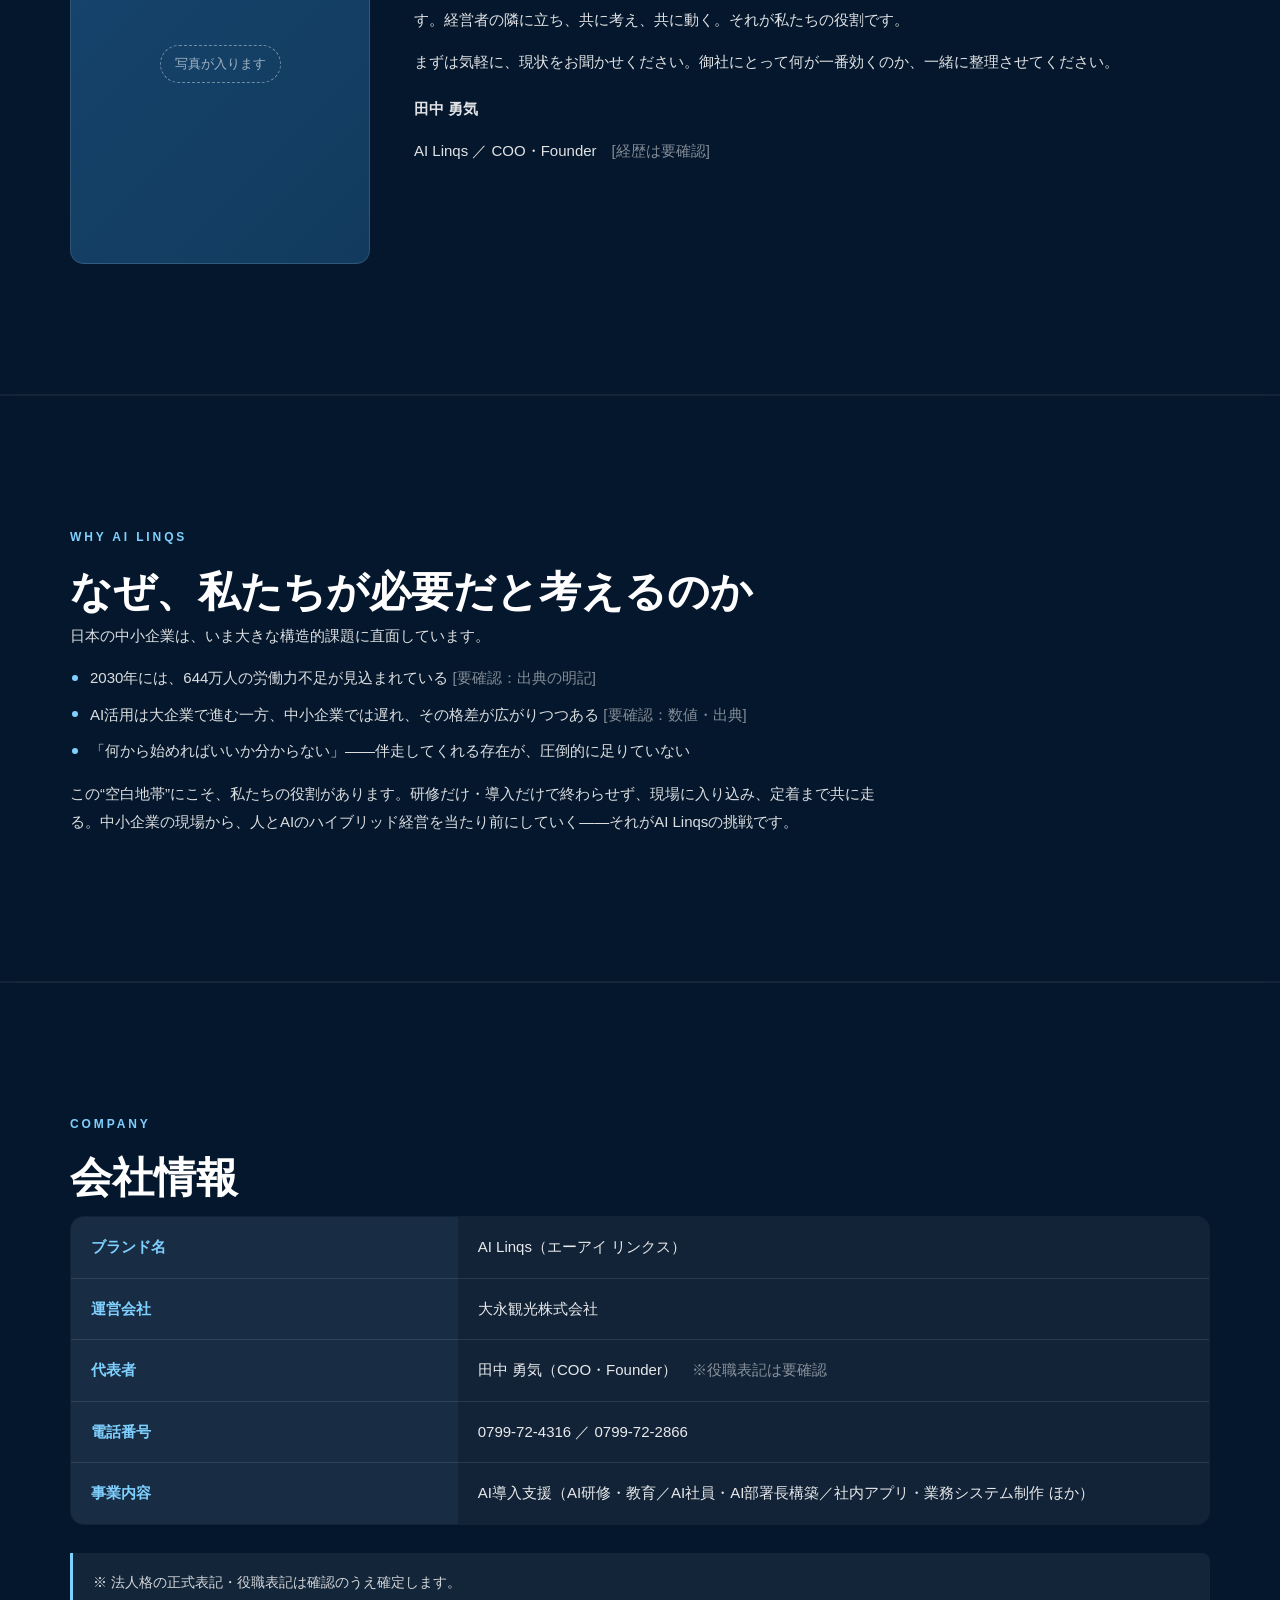
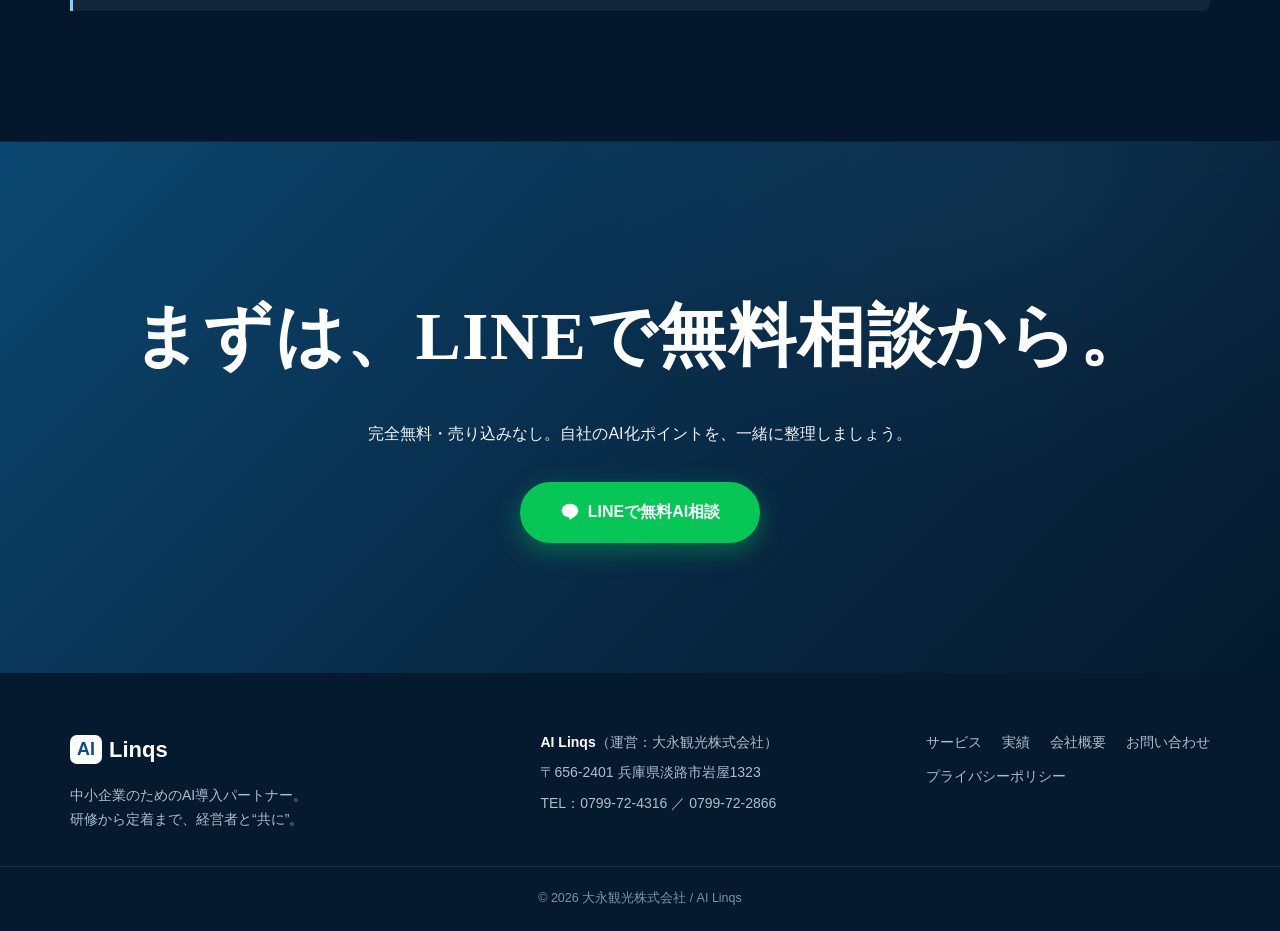
==== commit 6dfdf532: "Add files via upload" ====
--- a/about.html
+++ b/about.html
@@ -128,25 +128,11 @@
           <tr><th>ブランド名</th><td>AI Linqs（エーアイ リンクス）</td></tr>
           <tr><th>運営会社</th><td>大永観光株式会社</td></tr>
           <tr><th>代表者</th><td>田中 勇気（COO・Founder）<span style="color:rgba(255,255,255,.5)">　※役職表記は要確認</span></td></tr>
-          <tr><th>設立</th><td>[要確認]</td></tr>
-          <tr><th>所在地</th><td>〒656-2401　兵庫県淡路市岩屋1323</td></tr>
           <tr><th>電話番号</th><td>0799-72-4316 ／ 0799-72-2866</td></tr>
-          <tr><th>事業内容</th><td>AI導入支援（AI研修・教育／AI社員構築／AI部署長構築／社内アプリ・業務システム制作 ほか）</td></tr>
+          <tr><th>事業内容</th><td>AI導入支援（AI研修・教育／AI社員・AI部署長構築／社内アプリ・業務システム制作 ほか）</td></tr>
         </tbody>
       </table>
-      <p class="notice reveal">※ 設立年・法人格の正式表記、役職表記は確認のうえ確定します。</p>
-    </div>
-  </section>
-
-  <!-- アクセス -->
-  <section class="section section--left">
-    <div class="container">
-      <p class="section__eyebrow reveal">ACCESS</p>
-      <h2 class="section__title reveal">アクセス</h2>
-      <div class="card reveal" data-delay="1" style="margin-top:32px">
-        <div class="imgph" style="aspect-ratio:21/9;border-radius:10px"><span>地図が入ります（Googleマップ）</span></div>
-        <p style="margin-top:16px">〒656-2401　兵庫県淡路市岩屋1323</p>
-      </div>
+      <p class="notice reveal">※ 法人格の正式表記・役職表記は確認のうえ確定します。</p>
     </div>
   </section>
 
